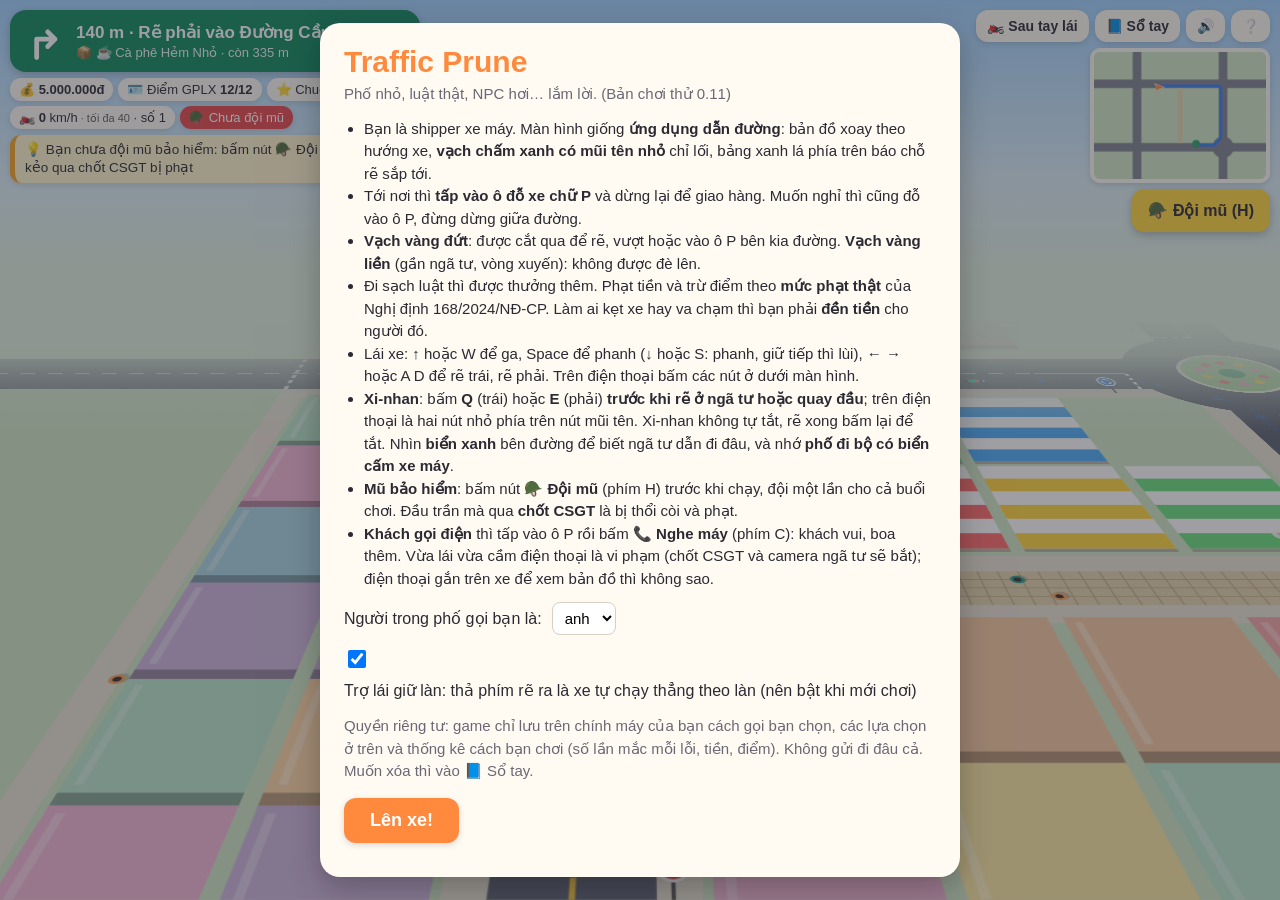
==== index.html @ 548056ff "Bản 0.11: mũ bảo hiểm, chốt CSGT và khách gọi điện - Mũ bảo hiểm: đội một lần cho cả buổi chơi (nút " ====
<!DOCTYPE html>
<html lang="vi">
<head>
<meta charset="utf-8">
<meta name="viewport" content="width=device-width,initial-scale=1,maximum-scale=1,user-scalable=no">
<title>Traffic Prune · bản chơi thử 0.11</title>
<link rel="icon" href="data:image/svg+xml,%3Csvg xmlns=%22http://www.w3.org/2000/svg%22 viewBox=%220 0 100 100%22%3E%3Ctext y=%22.9em%22 font-size=%2290%22%3E%F0%9F%9B%B5%3C/text%3E%3C/svg%3E">
<link rel="stylesheet" href="css/style.css">
</head>
<body>
<div id="stage"><canvas id="game"></canvas></div>
<div id="flash">📸 Camera phạt nguội đã ghi hình</div>

<div id="top">
  <div id="nav"><div id="navIcon"></div><div id="navTxt"><div id="navMain"></div><div id="navSub"></div></div></div>
  <div id="chips">
    <div class="chip" id="money"></div>
    <div class="chip" id="pts"></div>
    <div class="chip" id="streak"></div>
    <div class="chip" id="speed"></div>
    <div class="chip over" id="helmchip" style="display:none"></div>
    <div class="chip" id="callchip" style="display:none"></div>
    <div class="chip" id="sigchip" style="display:none"><b id="sigL">◀</b> <span class="lbl">xi-nhan</span> <b id="sigR">▶</b></div>
  </div>
  <div id="warn"></div>
  <div id="bubble"><b id="bubName"></b><span id="bubText"></span></div>
  <div id="law"></div>
</div>
<div id="right">
  <div id="topbtns">
    <button class="btn" id="viewBtn"></button>
    <button class="btn" id="bookBtn">📘<span class="lbl"> Sổ tay</span></button>
    <button class="btn" id="soundBtn">🔊</button>
    <button class="btn" id="helpBtn">❔</button>
  </div>
  <div id="soundPanel" class="chip">
    <label class="srow"><input type="checkbox" id="sndOn"> Bật âm thanh</label>
    <label class="srow">Loại xe <select id="sndBike"><option value="so">Xe số</option><option value="ga">Xe tay ga</option></select></label>
    <label class="srow">Tiếng động <input type="range" id="sndFx" min="0" max="1" step="0.05"></label>
    <label class="srow">Giọng chỉ đường <input type="range" id="sndVoice" min="0" max="1" step="0.05"></label>
    <label class="srow">Giọng NPC <input type="range" id="sndNpc" min="0" max="1" step="0.05"></label>
    <div class="fine" id="sndStatus"></div>
    <button class="btn" id="sndTest">▶ Nghe thử</button>
  </div>
  <canvas id="mini"></canvas>
  <div id="actions">
    <button class="btn act" id="helmBtn">🪖 Đội mũ <span class="key">(H)</span></button>
    <button class="btn act ring" id="callBtn" style="display:none">📞 Nghe máy <span class="key">(C)</span></button>
  </div>
</div>

<!-- Góc nhìn "sau tay lái": ghi đông và đồng hồ tốc độ, chỉ hiện khi chọn kiểu nhìn này -->
<div id="cockpit" aria-hidden="true">
  <svg viewBox="0 0 400 150" preserveAspectRatio="xMidYMax meet">
    <path d="M8 96 C70 70 130 62 200 62 C270 62 330 70 392 96" fill="none" stroke="#2b2a33" stroke-width="13" stroke-linecap="round"/>
    <path d="M8 96 C30 86 52 79 76 74" fill="none" stroke="#111" stroke-width="19" stroke-linecap="round"/>
    <path d="M392 96 C370 86 348 79 324 74" fill="none" stroke="#111" stroke-width="19" stroke-linecap="round"/>
    <path d="M150 150 L162 78 C175 66 225 66 238 78 L250 150 Z" fill="#ff8a3d" stroke="#c0703a" stroke-width="2"/>
    <circle cx="200" cy="74" r="45" fill="#23222b" stroke="#fffaf2" stroke-width="4"/>
    <path d="M168 99 A40 40 0 1 1 232 99" fill="none" stroke="#6b6875" stroke-width="3" stroke-linecap="round"/>
    <path d="M226 46 A40 40 0 0 1 232 99" fill="none" stroke="#e5484d" stroke-width="3" stroke-linecap="round"/>
    <g id="needle" transform="rotate(-128 200 74)"><path d="M200 74 L200 40" stroke="#ffb020" stroke-width="3.5" stroke-linecap="round"/></g>
    <circle cx="200" cy="74" r="4" fill="#fffaf2"/>
    <polygon id="sigCkL" points="124,56 146,44 146,68" fill="#ffae00" opacity="0"/>
    <polygon id="sigCkR" points="276,56 254,44 254,68" fill="#ffae00" opacity="0"/>
    <text id="ckSpeed" x="200" y="100" text-anchor="middle" font-size="19" font-weight="700" fill="#fffaf2" font-family="Segoe UI, Roboto, sans-serif">0</text>
    <text id="ckUnit" x="200" y="112" text-anchor="middle" font-size="8.5" fill="#bdbbc7" font-family="Segoe UI, Roboto, sans-serif">km/h</text>
  </svg>
</div>

<div id="controls">
  <div class="padcol">
    <div class="sigrow">
      <button class="sbtn" data-s="-1" aria-label="Xi-nhan trái">◀ xi-nhan</button>
      <button class="sbtn" data-s="1" aria-label="Xi-nhan phải">xi-nhan ▶</button>
    </div>
    <div class="steer">
      <button class="cbtn d-left" data-k="left" aria-label="Rẽ trái">◀</button>
      <button class="cbtn d-right" data-k="right" aria-label="Rẽ phải">▶</button>
    </div>
    <button class="cbtn d-down" data-k="down" aria-label="Phanh rồi lùi">▼</button>
  </div>
  <div class="pad">
    <button class="cbtn small" data-k="brake">PHANH</button>
    <button class="cbtn small" data-k="up">GA</button>
  </div>
</div>

<div class="overlay" id="start">
  <div class="card">
    <h1>Traffic Prune</h1>
    <p class="tag">Phố nhỏ, luật thật, NPC hơi… lắm lời. (Bản chơi thử 0.11)</p>
    <ul>
      <li>Bạn là shipper xe máy. Màn hình giống <b>ứng dụng dẫn đường</b>: bản đồ xoay theo hướng xe, <b>vạch chấm xanh có mũi tên nhỏ</b> chỉ lối, bảng xanh lá phía trên báo chỗ rẽ sắp tới.</li>
      <li>Tới nơi thì <b>tấp vào ô đỗ xe chữ P</b> và dừng lại để giao hàng. Muốn nghỉ thì cũng đỗ vào ô P, đừng dừng giữa đường.</li>
      <li><b>Vạch vàng đứt</b>: được cắt qua để rẽ, vượt hoặc vào ô P bên kia đường. <b>Vạch vàng liền</b> (gần ngã tư, vòng xuyến): không được đè lên.</li>
      <li>Đi sạch luật thì được thưởng thêm. Phạt tiền và trừ điểm theo <b>mức phạt thật</b> của Nghị định 168/2024/NĐ-CP. Làm ai kẹt xe hay va chạm thì bạn phải <b>đền tiền</b> cho người đó.</li>
      <li>Lái xe: ↑ hoặc W để ga, Space để phanh (↓ hoặc S: phanh, giữ tiếp thì lùi), ← → hoặc A D để rẽ trái, rẽ phải. Trên điện thoại bấm các nút ở dưới màn hình.</li>
      <li><b>Xi-nhan</b>: bấm <b>Q</b> (trái) hoặc <b>E</b> (phải) <b>trước khi rẽ ở ngã tư hoặc quay đầu</b>; trên điện thoại là hai nút nhỏ phía trên nút mũi tên. Xi-nhan không tự tắt, rẽ xong bấm lại để tắt. Nhìn <b>biển xanh</b> bên đường để biết ngã tư dẫn đi đâu, và nhớ <b>phố đi bộ có biển cấm xe máy</b>.</li>
      <li><b>Mũ bảo hiểm</b>: bấm nút <b>🪖 Đội mũ</b> (phím H) trước khi chạy, đội một lần cho cả buổi chơi. Đầu trần mà qua <b>chốt CSGT</b> là bị thổi còi và phạt.</li>
      <li><b>Khách gọi điện</b> thì tấp vào ô P rồi bấm <b>📞 Nghe máy</b> (phím C): khách vui, boa thêm. Vừa lái vừa cầm điện thoại là vi phạm (chốt CSGT và camera ngã tư sẽ bắt); điện thoại gắn trên xe để xem bản đồ thì không sao.</li>
    </ul>
    <div class="row">
      <label for="xungho">Người trong phố gọi bạn là:</label>
      <select id="xungho">
        <option value="anh">anh</option>
        <option value="chị">chị</option>
        <option value="bác">bác</option>
        <option value="bạn">bạn</option>
        <option value="ông">ông</option>
      </select>
    </div>
    <div class="row">
      <input type="checkbox" id="assist" checked>
      <label for="assist">Trợ lái giữ làn: thả phím rẽ ra là xe tự chạy thẳng theo làn (nên bật khi mới chơi)</label>
    </div>
    <p class="fine">Quyền riêng tư: game chỉ lưu trên chính máy của bạn cách gọi bạn chọn, các lựa chọn ở trên và thống kê cách bạn chơi (số lần mắc mỗi lỗi, tiền, điểm). Không gửi đi đâu cả. Muốn xóa thì vào 📘 Sổ tay.</p>
    <div class="row"><button class="btn primary" id="go">Lên xe!</button></div>
  </div>
</div>

<div class="overlay hidden" id="suspend">
  <div class="card" id="suspendCard"></div>
</div>

<div class="overlay hidden" id="book">
  <div class="card">
    <h2>📘 Sổ tay luật của bạn</h2>
    <div id="bookList"></div>
    <p class="fine">Mức phạt lấy theo Nghị định 168/2024/NĐ-CP (Điều 7, áp dụng cho xe mô tô, xe gắn máy), có hiệu lực từ 01/01/2025. Nghị định 238/2026/NĐ-CP sửa đổi một số điều của Nghị định 168, có hiệu lực từ 15/8/2026. Trước khi phát hành rộng, cần đối chiếu lại các mức này với văn bản gốc. Luật ngoài đời: giấy phép lái xe có 12 điểm và được phục hồi đủ 12 điểm nếu 12 tháng không bị trừ điểm. Bị trừ hết điểm thì không được lái xe; sau ít nhất 6 tháng mới được kiểm tra kiến thức pháp luật để phục hồi điểm (khoản 3 Điều 58 Luật Trật tự, an toàn giao thông đường bộ 2024). Trong game: cứ 5 chuyến sạch liên tiếp thì hồi 1 điểm.</p>
    <div class="row">
      <button class="btn primary" id="bookClose">Chạy tiếp</button>
      <button class="btn" id="resetBtn">Xóa dữ liệu và chơi lại từ đầu</button>
    </div>
  </div>
</div>

<!-- Thứ tự nạp quan trọng: dữ liệu trước, game.js sau cùng -->
<script src="js/luat.js"></script>
<script src="js/cau-thoai.js"></script>
<script src="js/ban-do.js"></script>
<script src="js/am-thanh.js"></script>
<script src="js/game.js"></script>
</body>
</html>
---- css/style.css ----
:root{
    --ink:#2b2a33; --paper:#fffaf2; --accent:#ff8a3d; --good:#2f9e6b; --bad:#e5484d; --nav:#0f8a5f;
    font-family: "Segoe UI", Roboto, "Helvetica Neue", Arial, sans-serif;
  }
  *{box-sizing:border-box}
  html,body{margin:0;height:100%;overflow:hidden;background:#cfe6c4;color:var(--ink);
    -webkit-user-select:none;user-select:none;touch-action:none}
  #stage{position:fixed;inset:0;overflow:hidden;background:linear-gradient(to bottom,#9fd0ff 0%,#d9ecf5 20%,#dfeede 30%,#dfeede 100%)}
  #game{position:absolute;display:block;transform-origin:50% 100%;will-change:transform}
  #top{position:fixed;left:10px;top:10px;width:min(410px,calc(100vw - 20px));display:flex;flex-direction:column;gap:6px;pointer-events:none;z-index:3}
  #nav{display:flex;gap:10px;align-items:center;background:var(--nav);color:#fff;border-radius:16px;padding:9px 12px;box-shadow:0 3px 10px rgba(0,0,0,.22)}
  #navIcon{flex:0 0 44px;height:44px}
  #navIcon svg{width:44px;height:44px;stroke:#fff;stroke-width:2.6;fill:none;stroke-linecap:round;stroke-linejoin:round}
  #navMain{font-size:17px;font-weight:700;line-height:1.25}
  #navSub{font-size:13px;opacity:.92;margin-top:2px;white-space:nowrap;overflow:hidden;text-overflow:ellipsis}
  #navTxt{min-width:0;flex:1}
  #chips{display:flex;flex-wrap:wrap;gap:5px}
  .chip{background:rgba(255,250,242,.95);border-radius:11px;padding:4px 9px;font-size:13px;box-shadow:0 2px 6px rgba(0,0,0,.12);white-space:nowrap}
  .chip b{font-weight:700}
  .chip .lim{font-size:11px;opacity:.75}
  .chip.near{background:#ffd666}
  .chip.over{background:#e5484d;color:#fff}
  #money.neg{color:var(--bad)}
  #warn{display:none;background:#fff3cd;border-left:5px solid #f5a623;border-radius:11px;padding:6px 10px;font-size:13.5px;line-height:1.35;box-shadow:0 2px 6px rgba(0,0,0,.12)}
  #bubble{display:none;background:var(--paper);border:2px solid var(--accent);border-radius:16px;padding:9px 13px;font-size:15px;line-height:1.4;box-shadow:0 4px 12px rgba(0,0,0,.2)}
  #bubName{display:block;color:#c4581c;font-size:13px;margin-bottom:2px}
  #law{display:none;background:rgba(255,250,242,.97);border-left:6px solid var(--bad);border-radius:14px;padding:9px 13px;font-size:13.5px;line-height:1.42;
    box-shadow:0 4px 14px rgba(0,0,0,.18)}
  #law.good{border-left-color:var(--good)}
  #law small{color:#6b6875}
  #right{position:fixed;right:10px;top:10px;display:flex;flex-direction:column;align-items:flex-end;gap:6px;z-index:3}
  #topbtns{display:flex;gap:6px}
  .btn{border:0;border-radius:12px;background:var(--paper);padding:8px 11px;font-size:14px;font-weight:600;color:var(--ink);
    box-shadow:0 2px 6px rgba(0,0,0,.15);cursor:pointer}
  .btn.primary{background:var(--accent);color:#fff;font-size:18px;padding:12px 26px}
  #actions{display:flex;flex-direction:column;align-items:flex-end;gap:6px;pointer-events:auto}
  .btn.act{font-size:16px;padding:12px 16px;background:#ffd43b;color:#2b2a33;box-shadow:0 3px 10px rgba(0,0,0,.25)}
  .btn.act.ring{background:#2f9e6b;color:#fff;animation:ringpulse 1s infinite}
  @keyframes ringpulse{0%,100%{transform:scale(1)}50%{transform:scale(1.07)}}
  body.touch .key{display:none}
  #mini{width:180px;height:135px;border-radius:10px;border:4px solid rgba(255,250,242,.92);box-shadow:0 2px 6px rgba(0,0,0,.15);pointer-events:none}
  #flash{position:fixed;inset:0;background:rgba(255,255,255,.85);display:flex;align-items:flex-start;justify-content:center;padding-top:30vh;
    font-size:22px;font-weight:700;color:var(--bad);opacity:0;pointer-events:none;z-index:4}
  #cockpit{position:fixed;left:50%;bottom:0;width:min(560px,100vw);transform:translateX(-50%);display:none;pointer-events:none;z-index:2}
  #cockpit svg{display:block;width:100%;height:auto}
  body.bike #cockpit{display:block}
  /* trên điện thoại ghi đông nằm phía trên hàng nút; thân xe kéo dài xuống mép dưới màn hình */
  body.bike.touch #cockpit::after{content:'';display:block;height:92px;width:25%;margin:0 auto;background:#ff8a3d;border-left:2px solid #c0703a;border-right:2px solid #c0703a;box-sizing:border-box}
  #controls{position:fixed;left:0;right:0;bottom:0;height:200px;display:none;justify-content:space-between;align-items:flex-end;padding:0 14px 16px;pointer-events:none;z-index:3}
  body.touch #controls{display:flex}
  .pad{display:flex;gap:12px;pointer-events:auto}
  .cbtn{width:78px;height:78px;border-radius:50%;border:0;background:rgba(255,250,242,.88);font-size:28px;font-weight:700;color:var(--ink);
    box-shadow:0 3px 8px rgba(0,0,0,.2);touch-action:none}
  .cbtn.on{background:var(--accent);color:#fff}
  .cbtn.small{font-size:15px}
  .padcol{display:flex;flex-direction:column;gap:8px;align-items:stretch;pointer-events:none}
  .sigrow{display:flex;justify-content:space-between;gap:10px;pointer-events:auto}
  .sbtn{flex:1;height:38px;border-radius:19px;border:0;background:rgba(255,236,179,.92);color:#8a5a00;font-size:13px;font-weight:700;
    box-shadow:0 3px 8px rgba(0,0,0,.2);touch-action:none;padding:0 8px;white-space:nowrap}
  .sbtn:active{background:#ffae00;color:#fff}
  #sigchip b{color:#e08a00;font-size:15px;transition:opacity .05s}
  /* hai nút rẽ to, cạnh nhau; nút lùi nhỏ hơn nằm giữa bên dưới */
  .steer{display:flex;gap:10px;pointer-events:auto;touch-action:none}
  .steer .cbtn{width:76px;height:76px;font-size:28px}
  .padcol .d-down{align-self:center;width:56px;height:56px;font-size:22px;pointer-events:auto}
  @media (min-width:1000px){
    #bubble{position:fixed;top:12px;left:440px;right:210px;margin:0 auto;max-width:470px}
    #law{position:fixed;left:10px;bottom:10px;width:400px}
  }
  @media (max-width:999px){
    #right{top:82px}
    #mini{display:none}
    #chips{max-width:calc(100% - 150px)}
    .btn{padding:6px 9px;font-size:13px}
  }
  @media (max-width:600px){ .cbtn{width:70px;height:70px} .steer .cbtn{width:72px;height:72px} .padcol .d-down{width:56px;height:56px} #navMain{font-size:15.5px} #law{font-size:12.5px} .lbl{display:none} #chips{max-width:calc(100% - 185px)} }
  /* điện thoại cầm ngang: màn hình thấp nên bỏ chữ nhãn trên các ô thông tin cho gọn, khỏi đè lên nút điều khiển */
  @media (max-height:450px){ .lbl{display:none} #chips{max-width:calc(100% - 185px)} }
  .overlay{position:fixed;inset:0;background:rgba(43,42,51,.45);display:flex;align-items:center;justify-content:center;padding:14px;z-index:10}
  .overlay.hidden{display:none}
  .card{background:var(--paper);border-radius:20px;max-width:640px;width:100%;max-height:calc(100vh - 28px);overflow:auto;padding:22px 24px;box-shadow:0 10px 30px rgba(0,0,0,.25);
    -webkit-user-select:text;user-select:text}
  .card h1{margin:0 0 4px;font-size:30px;color:var(--accent)}
  .card h2{margin:0 0 10px;font-size:22px}
  .card p,.card li{font-size:15px;line-height:1.5}
  .card ul{padding-left:20px;margin:8px 0}
  .tag{color:#6b6875;margin:0 0 12px}
  .row{display:flex;gap:10px;align-items:center;flex-wrap:wrap;margin:12px 0}
  select{font-size:15px;padding:6px 8px;border-radius:8px;border:1px solid #d6cfc2;background:#fff}
  input[type=checkbox]{width:18px;height:18px}
  .lawitem{border:1px solid #eadfcd;border-radius:12px;padding:10px 12px;margin:8px 0;font-size:14px;line-height:1.45}
  .lawitem .cnt{float:right;font-weight:700}
  .lawitem .cnt.z{color:var(--good)}
  .lawitem .cnt.nz{color:var(--bad)}
  .fine{color:#6b6875;font-size:12.5px}
  #soundPanel{display:none;flex-direction:column;gap:8px;width:250px;white-space:normal;padding:10px 12px;font-size:14px}
  #soundPanel.open{display:flex}
  .srow{display:flex;align-items:center;justify-content:space-between;gap:8px}
  .srow input[type=range]{width:120px}
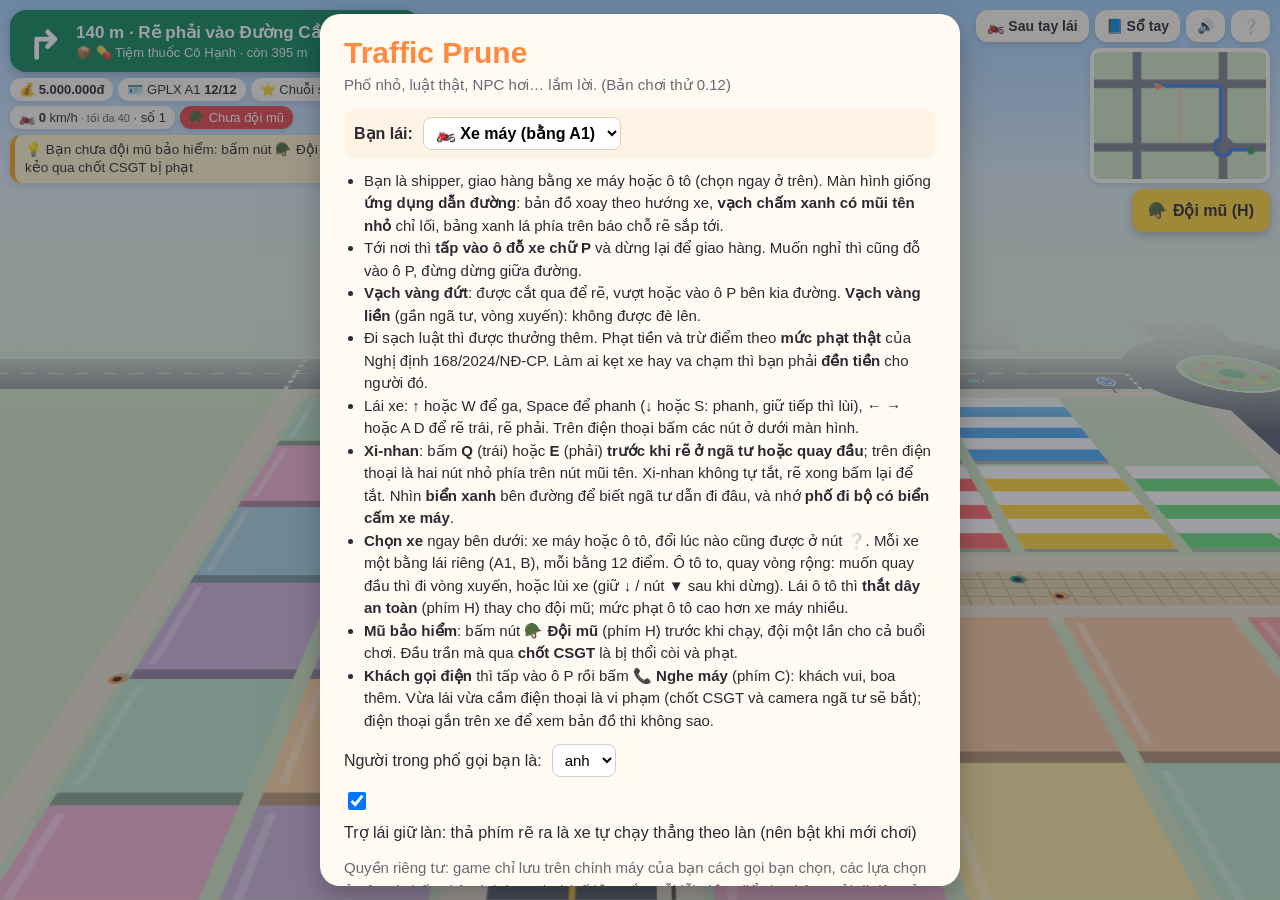
==== commit 12f46af4: "Bản 0.12: chế độ lái ô tô - Chọn xe ở màn hình đầu (xe máy / ô tô), đổi lúc nào cũng được ở nút ❔ - " ====
--- a/index.html
+++ b/index.html
@@ -3,7 +3,7 @@
 <head>
 <meta charset="utf-8">
 <meta name="viewport" content="width=device-width,initial-scale=1,maximum-scale=1,user-scalable=no">
-<title>Traffic Prune · bản chơi thử 0.11</title>
+<title>Traffic Prune · bản chơi thử 0.12</title>
 <link rel="icon" href="data:image/svg+xml,%3Csvg xmlns=%22http://www.w3.org/2000/svg%22 viewBox=%220 0 100 100%22%3E%3Ctext y=%22.9em%22 font-size=%2290%22%3E%F0%9F%9B%B5%3C/text%3E%3C/svg%3E">
 <link rel="stylesheet" href="css/style.css">
 </head>
@@ -89,14 +89,22 @@
 <div class="overlay" id="start">
   <div class="card">
     <h1>Traffic Prune</h1>
-    <p class="tag">Phố nhỏ, luật thật, NPC hơi… lắm lời. (Bản chơi thử 0.11)</p>
+    <p class="tag">Phố nhỏ, luật thật, NPC hơi… lắm lời. (Bản chơi thử 0.12)</p>
+    <div class="row" id="vehRow">
+      <label for="veh">Bạn lái:</label>
+      <select id="veh">
+        <option value="bike">🏍️ Xe máy (bằng A1)</option>
+        <option value="car">🚗 Ô tô (bằng B)</option>
+      </select>
+    </div>
     <ul>
-      <li>Bạn là shipper xe máy. Màn hình giống <b>ứng dụng dẫn đường</b>: bản đồ xoay theo hướng xe, <b>vạch chấm xanh có mũi tên nhỏ</b> chỉ lối, bảng xanh lá phía trên báo chỗ rẽ sắp tới.</li>
+      <li>Bạn là shipper, giao hàng bằng xe máy hoặc ô tô (chọn ngay ở trên). Màn hình giống <b>ứng dụng dẫn đường</b>: bản đồ xoay theo hướng xe, <b>vạch chấm xanh có mũi tên nhỏ</b> chỉ lối, bảng xanh lá phía trên báo chỗ rẽ sắp tới.</li>
       <li>Tới nơi thì <b>tấp vào ô đỗ xe chữ P</b> và dừng lại để giao hàng. Muốn nghỉ thì cũng đỗ vào ô P, đừng dừng giữa đường.</li>
       <li><b>Vạch vàng đứt</b>: được cắt qua để rẽ, vượt hoặc vào ô P bên kia đường. <b>Vạch vàng liền</b> (gần ngã tư, vòng xuyến): không được đè lên.</li>
       <li>Đi sạch luật thì được thưởng thêm. Phạt tiền và trừ điểm theo <b>mức phạt thật</b> của Nghị định 168/2024/NĐ-CP. Làm ai kẹt xe hay va chạm thì bạn phải <b>đền tiền</b> cho người đó.</li>
       <li>Lái xe: ↑ hoặc W để ga, Space để phanh (↓ hoặc S: phanh, giữ tiếp thì lùi), ← → hoặc A D để rẽ trái, rẽ phải. Trên điện thoại bấm các nút ở dưới màn hình.</li>
       <li><b>Xi-nhan</b>: bấm <b>Q</b> (trái) hoặc <b>E</b> (phải) <b>trước khi rẽ ở ngã tư hoặc quay đầu</b>; trên điện thoại là hai nút nhỏ phía trên nút mũi tên. Xi-nhan không tự tắt, rẽ xong bấm lại để tắt. Nhìn <b>biển xanh</b> bên đường để biết ngã tư dẫn đi đâu, và nhớ <b>phố đi bộ có biển cấm xe máy</b>.</li>
+      <li><b>Chọn xe</b> ngay bên dưới: xe máy hoặc ô tô, đổi lúc nào cũng được ở nút ❔. Mỗi xe một bằng lái riêng (A1, B), mỗi bằng 12 điểm. Ô tô to, quay vòng rộng: muốn quay đầu thì đi vòng xuyến, hoặc lùi xe (giữ ↓ / nút ▼ sau khi dừng). Lái ô tô thì <b>thắt dây an toàn</b> (phím H) thay cho đội mũ; mức phạt ô tô cao hơn xe máy nhiều.</li>
       <li><b>Mũ bảo hiểm</b>: bấm nút <b>🪖 Đội mũ</b> (phím H) trước khi chạy, đội một lần cho cả buổi chơi. Đầu trần mà qua <b>chốt CSGT</b> là bị thổi còi và phạt.</li>
       <li><b>Khách gọi điện</b> thì tấp vào ô P rồi bấm <b>📞 Nghe máy</b> (phím C): khách vui, boa thêm. Vừa lái vừa cầm điện thoại là vi phạm (chốt CSGT và camera ngã tư sẽ bắt); điện thoại gắn trên xe để xem bản đồ thì không sao.</li>
     </ul>
--- a/css/style.css
+++ b/css/style.css
@@ -44,6 +44,9 @@
   #cockpit{position:fixed;left:50%;bottom:0;width:min(560px,100vw);transform:translateX(-50%);display:none;pointer-events:none;z-index:2}
   #cockpit svg{display:block;width:100%;height:auto}
   body.bike #cockpit{display:block}
+  body.car #cockpit{display:none}
+  #vehRow{background:#fff3e6;border-radius:12px;padding:8px 10px;font-weight:600}
+  #vehRow select{font-size:16px;font-weight:600}   /* ô tô: bản 0.12.1 mới có vô lăng */
   /* trên điện thoại ghi đông nằm phía trên hàng nút; thân xe kéo dài xuống mép dưới màn hình */
   body.bike.touch #cockpit::after{content:'';display:block;height:92px;width:25%;margin:0 auto;background:#ff8a3d;border-left:2px solid #c0703a;border-right:2px solid #c0703a;box-sizing:border-box}
   #controls{position:fixed;left:0;right:0;bottom:0;height:200px;display:none;justify-content:space-between;align-items:flex-end;padding:0 14px 16px;pointer-events:none;z-index:3}
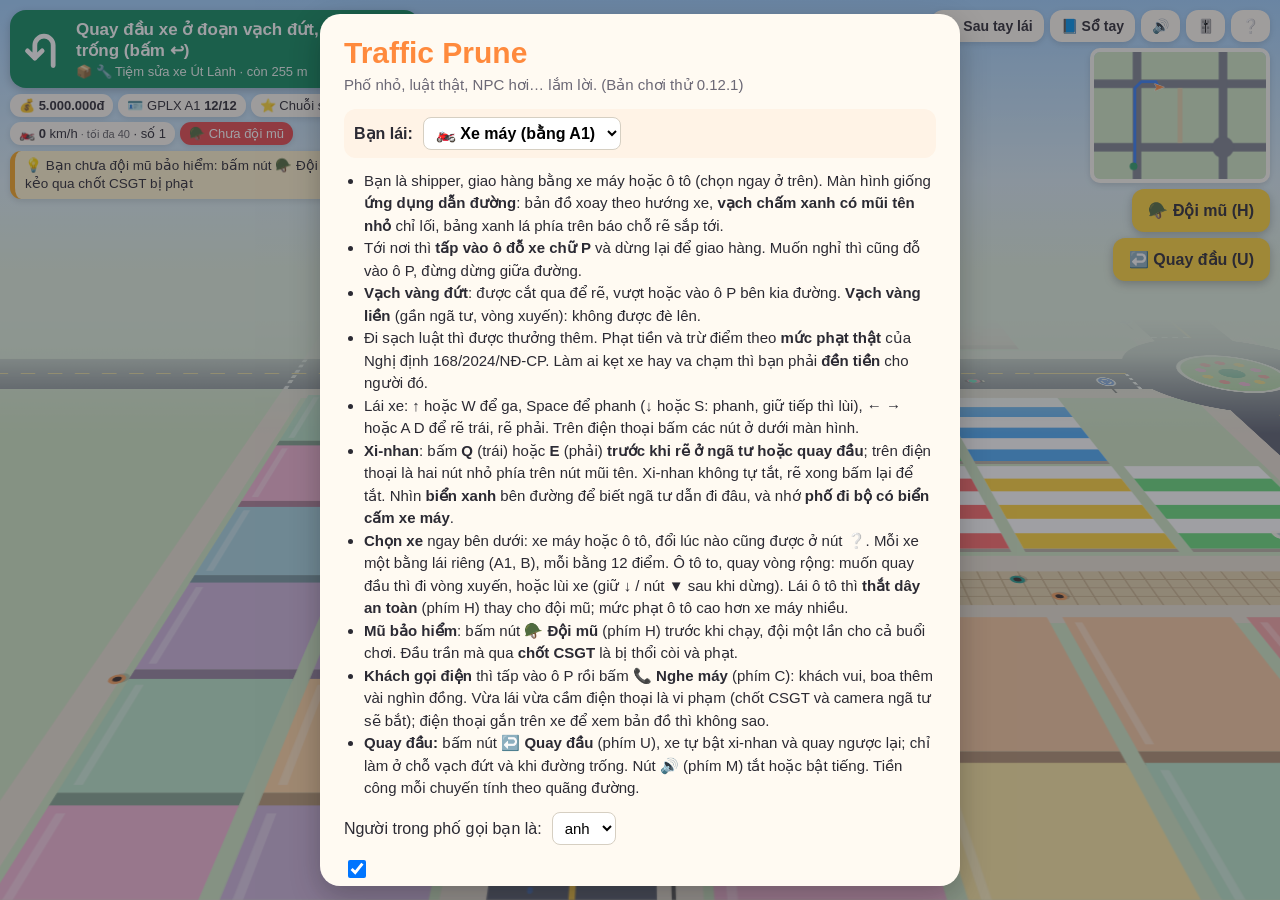
==== commit d52ed432: "Bản 0.12.1: nút tắt tiếng, biển chỉ đường nhỏ, bảng phạt gọn trên điện thoại, quay đầu tự động, cước" ====
--- a/index.html
+++ b/index.html
@@ -3,7 +3,7 @@
 <head>
 <meta charset="utf-8">
 <meta name="viewport" content="width=device-width,initial-scale=1,maximum-scale=1,user-scalable=no">
-<title>Traffic Prune · bản chơi thử 0.12</title>
+<title>Traffic Prune · bản chơi thử 0.12.1</title>
 <link rel="icon" href="data:image/svg+xml,%3Csvg xmlns=%22http://www.w3.org/2000/svg%22 viewBox=%220 0 100 100%22%3E%3Ctext y=%22.9em%22 font-size=%2290%22%3E%F0%9F%9B%B5%3C/text%3E%3C/svg%3E">
 <link rel="stylesheet" href="css/style.css">
 </head>
@@ -30,7 +30,8 @@
   <div id="topbtns">
     <button class="btn" id="viewBtn"></button>
     <button class="btn" id="bookBtn">📘<span class="lbl"> Sổ tay</span></button>
-    <button class="btn" id="soundBtn">🔊</button>
+    <button class="btn" id="muteBtn" aria-label="Bật hoặc tắt âm thanh">🔊</button>
+    <button class="btn" id="soundBtn" aria-label="Cài đặt âm thanh">🎚️</button>
     <button class="btn" id="helpBtn">❔</button>
   </div>
   <div id="soundPanel" class="chip">
@@ -45,6 +46,7 @@
   <canvas id="mini"></canvas>
   <div id="actions">
     <button class="btn act" id="helmBtn">🪖 Đội mũ <span class="key">(H)</span></button>
+    <button class="btn act" id="utBtn"><span id="utTxt">↩️ Quay đầu</span> <span class="key">(U)</span></button>
     <button class="btn act ring" id="callBtn" style="display:none">📞 Nghe máy <span class="key">(C)</span></button>
   </div>
 </div>
@@ -89,7 +91,7 @@
 <div class="overlay" id="start">
   <div class="card">
     <h1>Traffic Prune</h1>
-    <p class="tag">Phố nhỏ, luật thật, NPC hơi… lắm lời. (Bản chơi thử 0.12)</p>
+    <p class="tag">Phố nhỏ, luật thật, NPC hơi… lắm lời. (Bản chơi thử 0.12.1)</p>
     <div class="row" id="vehRow">
       <label for="veh">Bạn lái:</label>
       <select id="veh">
@@ -106,7 +108,8 @@
       <li><b>Xi-nhan</b>: bấm <b>Q</b> (trái) hoặc <b>E</b> (phải) <b>trước khi rẽ ở ngã tư hoặc quay đầu</b>; trên điện thoại là hai nút nhỏ phía trên nút mũi tên. Xi-nhan không tự tắt, rẽ xong bấm lại để tắt. Nhìn <b>biển xanh</b> bên đường để biết ngã tư dẫn đi đâu, và nhớ <b>phố đi bộ có biển cấm xe máy</b>.</li>
       <li><b>Chọn xe</b> ngay bên dưới: xe máy hoặc ô tô, đổi lúc nào cũng được ở nút ❔. Mỗi xe một bằng lái riêng (A1, B), mỗi bằng 12 điểm. Ô tô to, quay vòng rộng: muốn quay đầu thì đi vòng xuyến, hoặc lùi xe (giữ ↓ / nút ▼ sau khi dừng). Lái ô tô thì <b>thắt dây an toàn</b> (phím H) thay cho đội mũ; mức phạt ô tô cao hơn xe máy nhiều.</li>
       <li><b>Mũ bảo hiểm</b>: bấm nút <b>🪖 Đội mũ</b> (phím H) trước khi chạy, đội một lần cho cả buổi chơi. Đầu trần mà qua <b>chốt CSGT</b> là bị thổi còi và phạt.</li>
-      <li><b>Khách gọi điện</b> thì tấp vào ô P rồi bấm <b>📞 Nghe máy</b> (phím C): khách vui, boa thêm. Vừa lái vừa cầm điện thoại là vi phạm (chốt CSGT và camera ngã tư sẽ bắt); điện thoại gắn trên xe để xem bản đồ thì không sao.</li>
+      <li><b>Khách gọi điện</b> thì tấp vào ô P rồi bấm <b>📞 Nghe máy</b> (phím C): khách vui, boa thêm vài nghìn đồng. Vừa lái vừa cầm điện thoại là vi phạm (chốt CSGT và camera ngã tư sẽ bắt); điện thoại gắn trên xe để xem bản đồ thì không sao.</li>
+      <li><b>Quay đầu:</b> bấm nút <b>↩️ Quay đầu</b> (phím U), xe tự bật xi-nhan và quay ngược lại; chỉ làm ở chỗ vạch đứt và khi đường trống. Nút <b>🔊</b> (phím M) tắt hoặc bật tiếng. Tiền công mỗi chuyến tính theo quãng đường.</li>
     </ul>
     <div class="row">
       <label for="xungho">Người trong phố gọi bạn là:</label>
--- a/css/style.css
+++ b/css/style.css
@@ -27,6 +27,8 @@
   #law{display:none;background:rgba(255,250,242,.97);border-left:6px solid var(--bad);border-radius:14px;padding:9px 13px;font-size:13.5px;line-height:1.42;
     box-shadow:0 4px 14px rgba(0,0,0,.18)}
   #law.good{border-left-color:var(--good)}
+  #law .lawx{display:none}
+  #law{pointer-events:auto}
   #law small{color:#6b6875}
   #right{position:fixed;right:10px;top:10px;display:flex;flex-direction:column;align-items:flex-end;gap:6px;z-index:3}
   #topbtns{display:flex;gap:6px}
@@ -76,6 +78,12 @@
     #chips{max-width:calc(100% - 150px)}
     .btn{padding:6px 9px;font-size:13px}
   }
+  /* điện thoại: bảng phạt chỉ chiếm vài dòng, chạm vào là ẩn; chi tiết xem ở 📘 Sổ tay */
+  @media (max-width:999px){
+    #law{padding:6px 10px;font-size:12px;line-height:1.3;background:rgba(255,250,242,.9)}
+    #law .lawin{display:-webkit-box;-webkit-box-orient:vertical;-webkit-line-clamp:3;overflow:hidden}
+    #law .lawx{display:block;font-size:10px;color:#8b8896;text-align:right;margin-top:1px}
+  }
   @media (max-width:600px){ .cbtn{width:70px;height:70px} .steer .cbtn{width:72px;height:72px} .padcol .d-down{width:56px;height:56px} #navMain{font-size:15.5px} #law{font-size:12.5px} .lbl{display:none} #chips{max-width:calc(100% - 185px)} }
   /* điện thoại cầm ngang: màn hình thấp nên bỏ chữ nhãn trên các ô thông tin cho gọn, khỏi đè lên nút điều khiển */
   @media (max-height:450px){ .lbl{display:none} #chips{max-width:calc(100% - 185px)} }
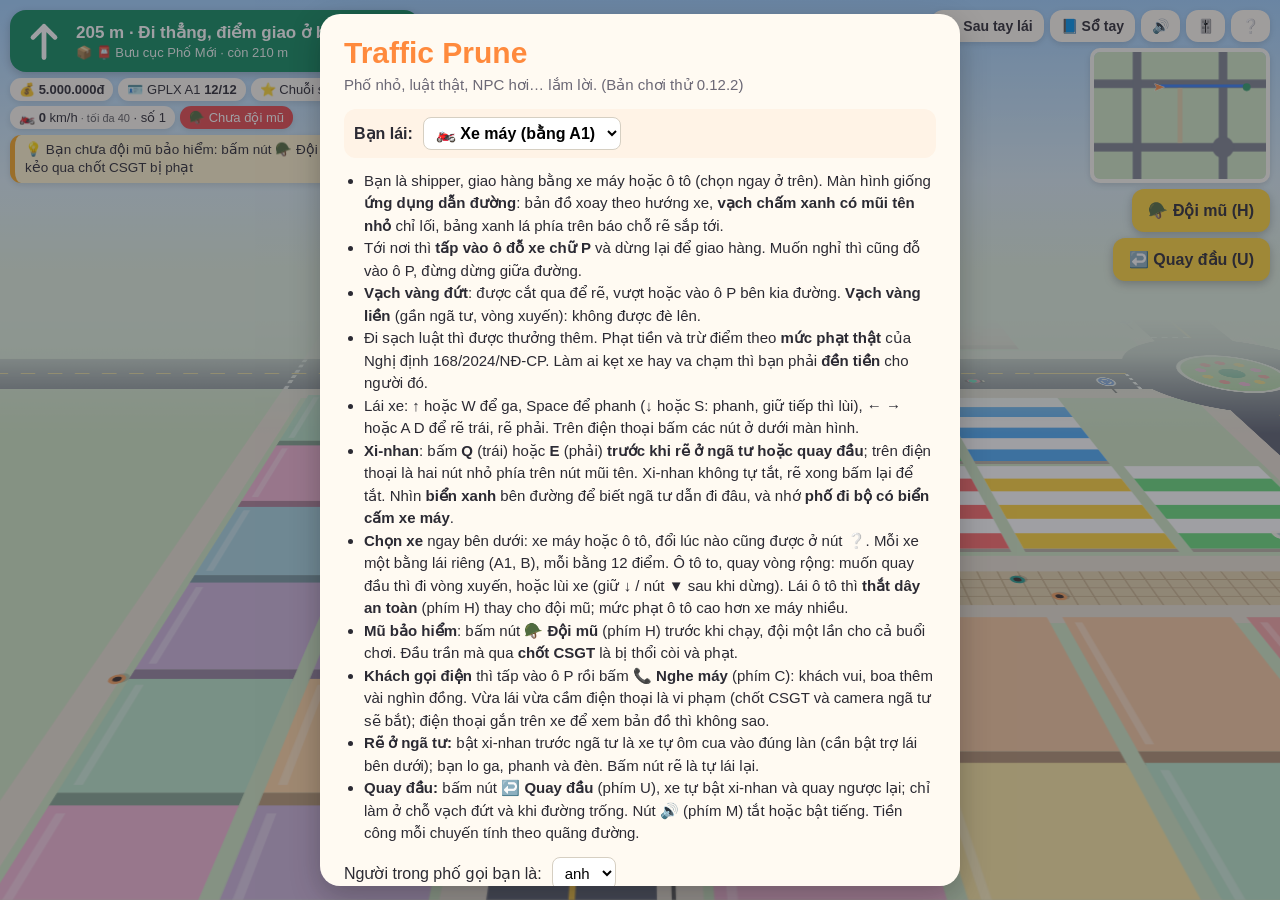
==== commit 27c70c25: "Bản 0.12.2: trợ lái ôm cua ở ngã tư, ô tô không kẹt ở đảo vòng xuyến, nút rẽ cảm ứng không kẹt Co-Au" ====
--- a/index.html
+++ b/index.html
@@ -3,7 +3,7 @@
 <head>
 <meta charset="utf-8">
 <meta name="viewport" content="width=device-width,initial-scale=1,maximum-scale=1,user-scalable=no">
-<title>Traffic Prune · bản chơi thử 0.12.1</title>
+<title>Traffic Prune · bản chơi thử 0.12.2</title>
 <link rel="icon" href="data:image/svg+xml,%3Csvg xmlns=%22http://www.w3.org/2000/svg%22 viewBox=%220 0 100 100%22%3E%3Ctext y=%22.9em%22 font-size=%2290%22%3E%F0%9F%9B%B5%3C/text%3E%3C/svg%3E">
 <link rel="stylesheet" href="css/style.css">
 </head>
@@ -91,7 +91,7 @@
 <div class="overlay" id="start">
   <div class="card">
     <h1>Traffic Prune</h1>
-    <p class="tag">Phố nhỏ, luật thật, NPC hơi… lắm lời. (Bản chơi thử 0.12.1)</p>
+    <p class="tag">Phố nhỏ, luật thật, NPC hơi… lắm lời. (Bản chơi thử 0.12.2)</p>
     <div class="row" id="vehRow">
       <label for="veh">Bạn lái:</label>
       <select id="veh">
@@ -109,6 +109,7 @@
       <li><b>Chọn xe</b> ngay bên dưới: xe máy hoặc ô tô, đổi lúc nào cũng được ở nút ❔. Mỗi xe một bằng lái riêng (A1, B), mỗi bằng 12 điểm. Ô tô to, quay vòng rộng: muốn quay đầu thì đi vòng xuyến, hoặc lùi xe (giữ ↓ / nút ▼ sau khi dừng). Lái ô tô thì <b>thắt dây an toàn</b> (phím H) thay cho đội mũ; mức phạt ô tô cao hơn xe máy nhiều.</li>
       <li><b>Mũ bảo hiểm</b>: bấm nút <b>🪖 Đội mũ</b> (phím H) trước khi chạy, đội một lần cho cả buổi chơi. Đầu trần mà qua <b>chốt CSGT</b> là bị thổi còi và phạt.</li>
       <li><b>Khách gọi điện</b> thì tấp vào ô P rồi bấm <b>📞 Nghe máy</b> (phím C): khách vui, boa thêm vài nghìn đồng. Vừa lái vừa cầm điện thoại là vi phạm (chốt CSGT và camera ngã tư sẽ bắt); điện thoại gắn trên xe để xem bản đồ thì không sao.</li>
+      <li><b>Rẽ ở ngã tư:</b> bật xi-nhan trước ngã tư là xe tự ôm cua vào đúng làn (cần bật trợ lái bên dưới); bạn lo ga, phanh và đèn. Bấm nút rẽ là tự lái lại.</li>
       <li><b>Quay đầu:</b> bấm nút <b>↩️ Quay đầu</b> (phím U), xe tự bật xi-nhan và quay ngược lại; chỉ làm ở chỗ vạch đứt và khi đường trống. Nút <b>🔊</b> (phím M) tắt hoặc bật tiếng. Tiền công mỗi chuyến tính theo quãng đường.</li>
     </ul>
     <div class="row">
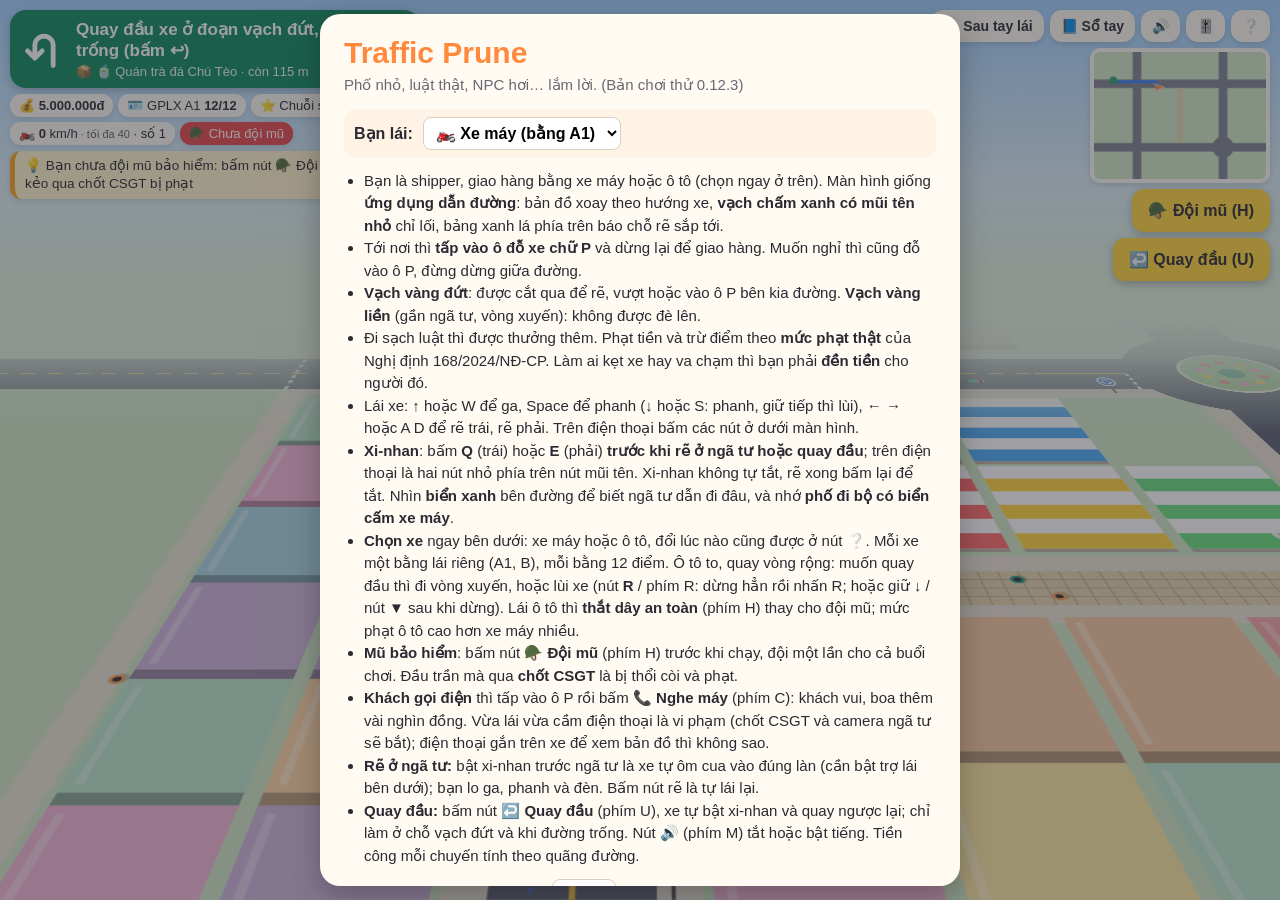
==== commit 8ac1f5e4: "Bản 0.12.3: vô lăng và đồng hồ ô tô, tiếng máy ô tô riêng, nút số lùi R Co-Authored-By: Claude Sonne" ====
--- a/index.html
+++ b/index.html
@@ -3,7 +3,7 @@
 <head>
 <meta charset="utf-8">
 <meta name="viewport" content="width=device-width,initial-scale=1,maximum-scale=1,user-scalable=no">
-<title>Traffic Prune · bản chơi thử 0.12.2</title>
+<title>Traffic Prune · bản chơi thử 0.12.3</title>
 <link rel="icon" href="data:image/svg+xml,%3Csvg xmlns=%22http://www.w3.org/2000/svg%22 viewBox=%220 0 100 100%22%3E%3Ctext y=%22.9em%22 font-size=%2290%22%3E%F0%9F%9B%B5%3C/text%3E%3C/svg%3E">
 <link rel="stylesheet" href="css/style.css">
 </head>
@@ -70,6 +70,30 @@
   </svg>
 </div>
 
+
+<!-- Góc nhìn "sau vô lăng" của ô tô (bản 0.12.3): bảng đồng hồ, vô lăng xoay theo hướng lái, đèn xi-nhan, chữ số D/R/P -->
+<div id="cockpitCar" aria-hidden="true">
+  <svg viewBox="0 0 400 215" preserveAspectRatio="xMidYMax meet">
+    <path d="M0 215 L0 154 C80 142 140 139 200 139 C260 139 320 142 400 154 L400 215 Z" fill="#26252d"/>
+    <circle cx="200" cy="112" r="36" fill="#1b1a21" stroke="#fffaf2" stroke-width="3.5"/>
+    <path d="M176.4 130.5 A30 30 0 1 1 223.6 130.5" fill="none" stroke="#6b6875" stroke-width="3" stroke-linecap="round"/>
+    <path d="M227 98.9 A30 30 0 0 1 223.6 130.5" fill="none" stroke="#e5484d" stroke-width="3" stroke-linecap="round"/>
+    <g id="needleCar" transform="rotate(-128 200 112)"><path d="M200 98 L200 83" stroke="#ffb020" stroke-width="3.5" stroke-linecap="round"/></g>
+    <text id="ckSpeedCar" x="200" y="119" text-anchor="middle" font-size="18" font-weight="700" fill="#fffaf2" font-family="Segoe UI, Roboto, sans-serif">0</text>
+    <text x="200" y="130" text-anchor="middle" font-size="7" fill="#bdbbc7" font-family="Segoe UI, Roboto, sans-serif">km/h</text>
+    <polygon id="sigCkLCar" points="130,112 152,100 152,124" fill="#ffae00" opacity="0"/>
+    <polygon id="sigCkRCar" points="270,112 248,100 248,124" fill="#ffae00" opacity="0"/>
+    <text id="gearCar" x="306" y="122" text-anchor="middle" font-size="26" font-weight="800" fill="#7ee0a1" font-family="Segoe UI, Roboto, sans-serif">P</text>
+    <g id="wheelCar" transform="rotate(0 200 192)">
+      <circle cx="200" cy="192" r="50" fill="none" stroke="#111" stroke-width="12"/>
+      <circle cx="200" cy="192" r="50" fill="none" stroke="#3a3944" stroke-width="3"/>
+      <path d="M152 192 L248 192 M200 192 L200 242" stroke="#111" stroke-width="9" stroke-linecap="round"/>
+      <circle cx="200" cy="192" r="14" fill="#2f2e38" stroke="#6b6875" stroke-width="2"/>
+      <rect x="196" y="139" width="8" height="12" rx="2" fill="#ff8a3d"/>
+    </g>
+  </svg>
+</div>
+
 <div id="controls">
   <div class="padcol">
     <div class="sigrow">
@@ -80,7 +104,10 @@
       <button class="cbtn d-left" data-k="left" aria-label="Rẽ trái">◀</button>
       <button class="cbtn d-right" data-k="right" aria-label="Rẽ phải">▶</button>
     </div>
-    <button class="cbtn d-down" data-k="down" aria-label="Phanh rồi lùi">▼</button>
+    <div class="downrow">
+      <button class="cbtn d-down" data-k="down" aria-label="Phanh rồi lùi">▼</button>
+      <button class="cbtn d-rev" data-k="rev" aria-label="Số lùi (chỉ lùi khi xe đã dừng)">R</button>
+    </div>
   </div>
   <div class="pad">
     <button class="cbtn small" data-k="brake">PHANH</button>
@@ -91,7 +118,7 @@
 <div class="overlay" id="start">
   <div class="card">
     <h1>Traffic Prune</h1>
-    <p class="tag">Phố nhỏ, luật thật, NPC hơi… lắm lời. (Bản chơi thử 0.12.2)</p>
+    <p class="tag">Phố nhỏ, luật thật, NPC hơi… lắm lời. (Bản chơi thử 0.12.3)</p>
     <div class="row" id="vehRow">
       <label for="veh">Bạn lái:</label>
       <select id="veh">
@@ -106,7 +133,7 @@
       <li>Đi sạch luật thì được thưởng thêm. Phạt tiền và trừ điểm theo <b>mức phạt thật</b> của Nghị định 168/2024/NĐ-CP. Làm ai kẹt xe hay va chạm thì bạn phải <b>đền tiền</b> cho người đó.</li>
       <li>Lái xe: ↑ hoặc W để ga, Space để phanh (↓ hoặc S: phanh, giữ tiếp thì lùi), ← → hoặc A D để rẽ trái, rẽ phải. Trên điện thoại bấm các nút ở dưới màn hình.</li>
       <li><b>Xi-nhan</b>: bấm <b>Q</b> (trái) hoặc <b>E</b> (phải) <b>trước khi rẽ ở ngã tư hoặc quay đầu</b>; trên điện thoại là hai nút nhỏ phía trên nút mũi tên. Xi-nhan không tự tắt, rẽ xong bấm lại để tắt. Nhìn <b>biển xanh</b> bên đường để biết ngã tư dẫn đi đâu, và nhớ <b>phố đi bộ có biển cấm xe máy</b>.</li>
-      <li><b>Chọn xe</b> ngay bên dưới: xe máy hoặc ô tô, đổi lúc nào cũng được ở nút ❔. Mỗi xe một bằng lái riêng (A1, B), mỗi bằng 12 điểm. Ô tô to, quay vòng rộng: muốn quay đầu thì đi vòng xuyến, hoặc lùi xe (giữ ↓ / nút ▼ sau khi dừng). Lái ô tô thì <b>thắt dây an toàn</b> (phím H) thay cho đội mũ; mức phạt ô tô cao hơn xe máy nhiều.</li>
+      <li><b>Chọn xe</b> ngay bên dưới: xe máy hoặc ô tô, đổi lúc nào cũng được ở nút ❔. Mỗi xe một bằng lái riêng (A1, B), mỗi bằng 12 điểm. Ô tô to, quay vòng rộng: muốn quay đầu thì đi vòng xuyến, hoặc lùi xe (nút <b>R</b> / phím R: dừng hẳn rồi nhấn R; hoặc giữ ↓ / nút ▼ sau khi dừng). Lái ô tô thì <b>thắt dây an toàn</b> (phím H) thay cho đội mũ; mức phạt ô tô cao hơn xe máy nhiều.</li>
       <li><b>Mũ bảo hiểm</b>: bấm nút <b>🪖 Đội mũ</b> (phím H) trước khi chạy, đội một lần cho cả buổi chơi. Đầu trần mà qua <b>chốt CSGT</b> là bị thổi còi và phạt.</li>
       <li><b>Khách gọi điện</b> thì tấp vào ô P rồi bấm <b>📞 Nghe máy</b> (phím C): khách vui, boa thêm vài nghìn đồng. Vừa lái vừa cầm điện thoại là vi phạm (chốt CSGT và camera ngã tư sẽ bắt); điện thoại gắn trên xe để xem bản đồ thì không sao.</li>
       <li><b>Rẽ ở ngã tư:</b> bật xi-nhan trước ngã tư là xe tự ôm cua vào đúng làn (cần bật trợ lái bên dưới); bạn lo ga, phanh và đèn. Bấm nút rẽ là tự lái lại.</li>
--- a/css/style.css
+++ b/css/style.css
@@ -47,6 +47,12 @@
   #cockpit svg{display:block;width:100%;height:auto}
   body.bike #cockpit{display:block}
   body.car #cockpit{display:none}
+  #cockpitCar{position:fixed;left:50%;bottom:0;width:min(560px,100vw);transform:translateX(-50%);display:none;pointer-events:none;z-index:2}
+  #cockpitCar svg{display:block;width:100%;height:auto}
+  body.bike.car #cockpitCar{display:block}
+  /* trên điện thoại bảng đồng hồ nằm phía trên hàng nút, phía dưới là nền tối cho dễ nhìn nút */
+  body.bike.car.touch #cockpitCar{bottom:0}
+  body.bike.car.touch #cockpitCar::after{content:'';display:block;height:92px;background:#26252d}
   #vehRow{background:#fff3e6;border-radius:12px;padding:8px 10px;font-weight:600}
   #vehRow select{font-size:16px;font-weight:600}   /* ô tô: bản 0.12.1 mới có vô lăng */
   /* trên điện thoại ghi đông nằm phía trên hàng nút; thân xe kéo dài xuống mép dưới màn hình */
@@ -67,7 +73,10 @@
   /* hai nút rẽ to, cạnh nhau; nút lùi nhỏ hơn nằm giữa bên dưới */
   .steer{display:flex;gap:10px;pointer-events:auto;touch-action:none}
   .steer .cbtn{width:76px;height:76px;font-size:28px}
-  .padcol .d-down{align-self:center;width:56px;height:56px;font-size:22px;pointer-events:auto}
+  .padcol .downrow{display:flex;gap:10px;justify-content:center}
+  .padcol .d-down,.padcol .d-rev{width:56px;height:56px;font-size:22px;pointer-events:auto}
+  .d-rev{display:none;font-size:20px}
+  body.car .d-rev{display:block}
   @media (min-width:1000px){
     #bubble{position:fixed;top:12px;left:440px;right:210px;margin:0 auto;max-width:470px}
     #law{position:fixed;left:10px;bottom:10px;width:400px}
@@ -84,7 +93,7 @@
     #law .lawin{display:-webkit-box;-webkit-box-orient:vertical;-webkit-line-clamp:3;overflow:hidden}
     #law .lawx{display:block;font-size:10px;color:#8b8896;text-align:right;margin-top:1px}
   }
-  @media (max-width:600px){ .cbtn{width:70px;height:70px} .steer .cbtn{width:72px;height:72px} .padcol .d-down{width:56px;height:56px} #navMain{font-size:15.5px} #law{font-size:12.5px} .lbl{display:none} #chips{max-width:calc(100% - 185px)} }
+  @media (max-width:600px){ .cbtn{width:70px;height:70px} .steer .cbtn{width:72px;height:72px} .padcol .d-down,.padcol .d-rev{width:56px;height:56px} #navMain{font-size:15.5px} #law{font-size:12.5px} .lbl{display:none} #chips{max-width:calc(100% - 185px)} }
   /* điện thoại cầm ngang: màn hình thấp nên bỏ chữ nhãn trên các ô thông tin cho gọn, khỏi đè lên nút điều khiển */
   @media (max-height:450px){ .lbl{display:none} #chips{max-width:calc(100% - 185px)} }
   .overlay{position:fixed;inset:0;background:rgba(43,42,51,.45);display:flex;align-items:center;justify-content:center;padding:14px;z-index:10}
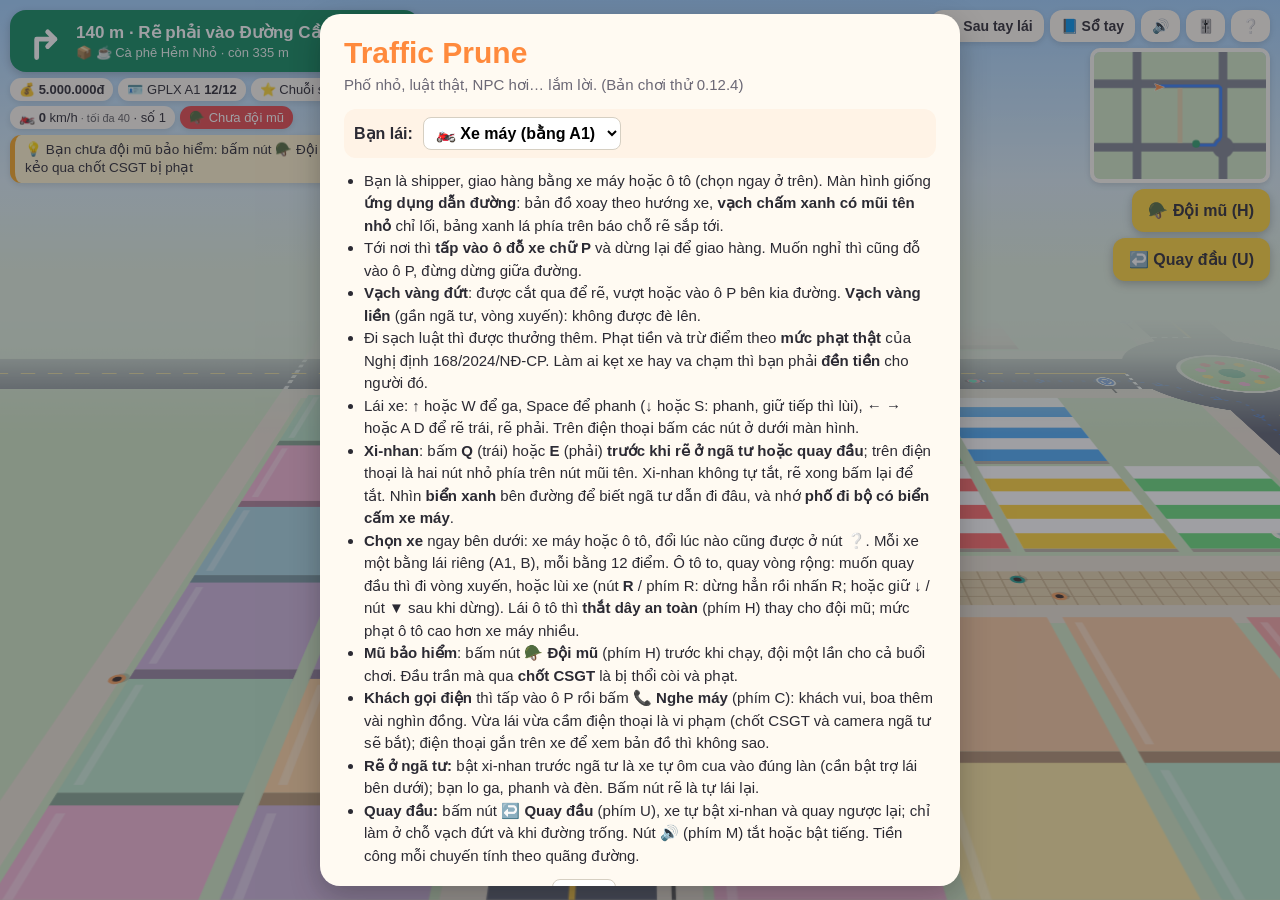
==== commit 623a3c29: "Bản 0.12.4: thu gọn vô lăng và đồng hồ ô tô trên điện thoại Co-Authored-By: Claude Sonnet 5.5 <norep" ====
--- a/index.html
+++ b/index.html
@@ -3,7 +3,7 @@
 <head>
 <meta charset="utf-8">
 <meta name="viewport" content="width=device-width,initial-scale=1,maximum-scale=1,user-scalable=no">
-<title>Traffic Prune · bản chơi thử 0.12.3</title>
+<title>Traffic Prune · bản chơi thử 0.12.4</title>
 <link rel="icon" href="data:image/svg+xml,%3Csvg xmlns=%22http://www.w3.org/2000/svg%22 viewBox=%220 0 100 100%22%3E%3Ctext y=%22.9em%22 font-size=%2290%22%3E%F0%9F%9B%B5%3C/text%3E%3C/svg%3E">
 <link rel="stylesheet" href="css/style.css">
 </head>
@@ -74,7 +74,7 @@
 <!-- Góc nhìn "sau vô lăng" của ô tô (bản 0.12.3): bảng đồng hồ, vô lăng xoay theo hướng lái, đèn xi-nhan, chữ số D/R/P -->
 <div id="cockpitCar" aria-hidden="true">
   <svg viewBox="0 0 400 215" preserveAspectRatio="xMidYMax meet">
-    <path d="M0 215 L0 154 C80 142 140 139 200 139 C260 139 320 142 400 154 L400 215 Z" fill="#26252d"/>
+    <path id="dashCar" d="M0 215 L0 154 C80 142 140 139 200 139 C260 139 320 142 400 154 L400 215 Z" fill="#26252d"/>
     <circle cx="200" cy="112" r="36" fill="#1b1a21" stroke="#fffaf2" stroke-width="3.5"/>
     <path d="M176.4 130.5 A30 30 0 1 1 223.6 130.5" fill="none" stroke="#6b6875" stroke-width="3" stroke-linecap="round"/>
     <path d="M227 98.9 A30 30 0 0 1 223.6 130.5" fill="none" stroke="#e5484d" stroke-width="3" stroke-linecap="round"/>
@@ -118,7 +118,7 @@
 <div class="overlay" id="start">
   <div class="card">
     <h1>Traffic Prune</h1>
-    <p class="tag">Phố nhỏ, luật thật, NPC hơi… lắm lời. (Bản chơi thử 0.12.3)</p>
+    <p class="tag">Phố nhỏ, luật thật, NPC hơi… lắm lời. (Bản chơi thử 0.12.4)</p>
     <div class="row" id="vehRow">
       <label for="veh">Bạn lái:</label>
       <select id="veh">
--- a/css/style.css
+++ b/css/style.css
@@ -51,8 +51,10 @@
   #cockpitCar svg{display:block;width:100%;height:auto}
   body.bike.car #cockpitCar{display:block}
   /* trên điện thoại bảng đồng hồ nằm phía trên hàng nút, phía dưới là nền tối cho dễ nhìn nút */
-  body.bike.car.touch #cockpitCar{bottom:0}
-  body.bike.car.touch #cockpitCar::after{content:'';display:block;height:92px;background:#26252d}
+  /* bản 0.12.4: trên điện thoại chỉ giữ ô đồng hồ nhỏ và nửa vành vô lăng mờ, đặt phía trên hàng nút, không còn nền tối che đường */
+  body.bike.car.touch #cockpitCar{bottom:200px;width:190px}
+  body.bike.car.touch #dashCar{display:none}
+  body.bike.car.touch #wheelCar{opacity:.55}
   #vehRow{background:#fff3e6;border-radius:12px;padding:8px 10px;font-weight:600}
   #vehRow select{font-size:16px;font-weight:600}   /* ô tô: bản 0.12.1 mới có vô lăng */
   /* trên điện thoại ghi đông nằm phía trên hàng nút; thân xe kéo dài xuống mép dưới màn hình */
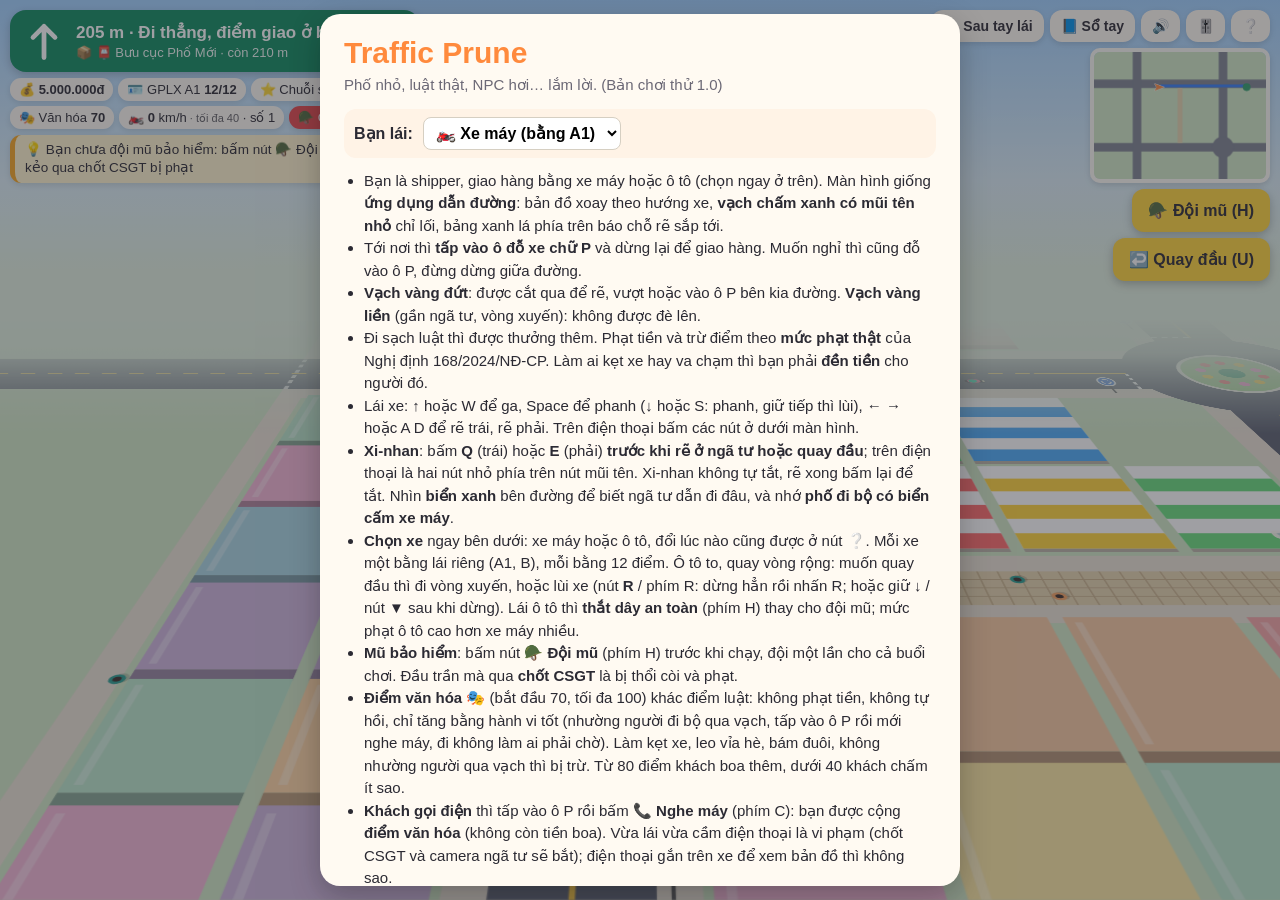
==== commit 618ba5d5: "Bản 1.0: điểm văn hóa, người đi bộ qua vạch, bám đuôi, khách chấm sao theo văn hóa Co-Authored-By: C" ====
--- a/index.html
+++ b/index.html
@@ -3,7 +3,7 @@
 <head>
 <meta charset="utf-8">
 <meta name="viewport" content="width=device-width,initial-scale=1,maximum-scale=1,user-scalable=no">
-<title>Traffic Prune · bản chơi thử 0.12.4</title>
+<title>Traffic Prune · bản chơi thử 1.0</title>
 <link rel="icon" href="data:image/svg+xml,%3Csvg xmlns=%22http://www.w3.org/2000/svg%22 viewBox=%220 0 100 100%22%3E%3Ctext y=%22.9em%22 font-size=%2290%22%3E%F0%9F%9B%B5%3C/text%3E%3C/svg%3E">
 <link rel="stylesheet" href="css/style.css">
 </head>
@@ -17,6 +17,7 @@
     <div class="chip" id="money"></div>
     <div class="chip" id="pts"></div>
     <div class="chip" id="streak"></div>
+    <div class="chip" id="cult"></div>
     <div class="chip" id="speed"></div>
     <div class="chip over" id="helmchip" style="display:none"></div>
     <div class="chip" id="callchip" style="display:none"></div>
@@ -118,7 +119,7 @@
 <div class="overlay" id="start">
   <div class="card">
     <h1>Traffic Prune</h1>
-    <p class="tag">Phố nhỏ, luật thật, NPC hơi… lắm lời. (Bản chơi thử 0.12.4)</p>
+    <p class="tag">Phố nhỏ, luật thật, NPC hơi… lắm lời. (Bản chơi thử 1.0)</p>
     <div class="row" id="vehRow">
       <label for="veh">Bạn lái:</label>
       <select id="veh">
@@ -135,7 +136,8 @@
       <li><b>Xi-nhan</b>: bấm <b>Q</b> (trái) hoặc <b>E</b> (phải) <b>trước khi rẽ ở ngã tư hoặc quay đầu</b>; trên điện thoại là hai nút nhỏ phía trên nút mũi tên. Xi-nhan không tự tắt, rẽ xong bấm lại để tắt. Nhìn <b>biển xanh</b> bên đường để biết ngã tư dẫn đi đâu, và nhớ <b>phố đi bộ có biển cấm xe máy</b>.</li>
       <li><b>Chọn xe</b> ngay bên dưới: xe máy hoặc ô tô, đổi lúc nào cũng được ở nút ❔. Mỗi xe một bằng lái riêng (A1, B), mỗi bằng 12 điểm. Ô tô to, quay vòng rộng: muốn quay đầu thì đi vòng xuyến, hoặc lùi xe (nút <b>R</b> / phím R: dừng hẳn rồi nhấn R; hoặc giữ ↓ / nút ▼ sau khi dừng). Lái ô tô thì <b>thắt dây an toàn</b> (phím H) thay cho đội mũ; mức phạt ô tô cao hơn xe máy nhiều.</li>
       <li><b>Mũ bảo hiểm</b>: bấm nút <b>🪖 Đội mũ</b> (phím H) trước khi chạy, đội một lần cho cả buổi chơi. Đầu trần mà qua <b>chốt CSGT</b> là bị thổi còi và phạt.</li>
-      <li><b>Khách gọi điện</b> thì tấp vào ô P rồi bấm <b>📞 Nghe máy</b> (phím C): khách vui, boa thêm vài nghìn đồng. Vừa lái vừa cầm điện thoại là vi phạm (chốt CSGT và camera ngã tư sẽ bắt); điện thoại gắn trên xe để xem bản đồ thì không sao.</li>
+      <li><b>Điểm văn hóa 🎭</b> (bắt đầu 70, tối đa 100) khác điểm luật: không phạt tiền, không tự hồi, chỉ tăng bằng hành vi tốt (nhường người đi bộ qua vạch, tấp vào ô P rồi mới nghe máy, đi không làm ai phải chờ). Làm kẹt xe, leo vỉa hè, bám đuôi, không nhường người qua vạch thì bị trừ. Từ 80 điểm khách boa thêm, dưới 40 khách chấm ít sao.</li>
+      <li><b>Khách gọi điện</b> thì tấp vào ô P rồi bấm <b>📞 Nghe máy</b> (phím C): bạn được cộng <b>điểm văn hóa</b> (không còn tiền boa). Vừa lái vừa cầm điện thoại là vi phạm (chốt CSGT và camera ngã tư sẽ bắt); điện thoại gắn trên xe để xem bản đồ thì không sao.</li>
       <li><b>Rẽ ở ngã tư:</b> bật xi-nhan trước ngã tư là xe tự ôm cua vào đúng làn (cần bật trợ lái bên dưới); bạn lo ga, phanh và đèn. Bấm nút rẽ là tự lái lại.</li>
       <li><b>Quay đầu:</b> bấm nút <b>↩️ Quay đầu</b> (phím U), xe tự bật xi-nhan và quay ngược lại; chỉ làm ở chỗ vạch đứt và khi đường trống. Nút <b>🔊</b> (phím M) tắt hoặc bật tiếng. Tiền công mỗi chuyến tính theo quãng đường.</li>
     </ul>
--- a/css/style.css
+++ b/css/style.css
@@ -19,6 +19,7 @@
   .chip b{font-weight:700}
   .chip .lim{font-size:11px;opacity:.75}
   .chip.near{background:#ffd666}
+  .chip.good{background:#c9f0d6}
   .chip.over{background:#e5484d;color:#fff}
   #money.neg{color:var(--bad)}
   #warn{display:none;background:#fff3cd;border-left:5px solid #f5a623;border-radius:11px;padding:6px 10px;font-size:13.5px;line-height:1.35;box-shadow:0 2px 6px rgba(0,0,0,.12)}
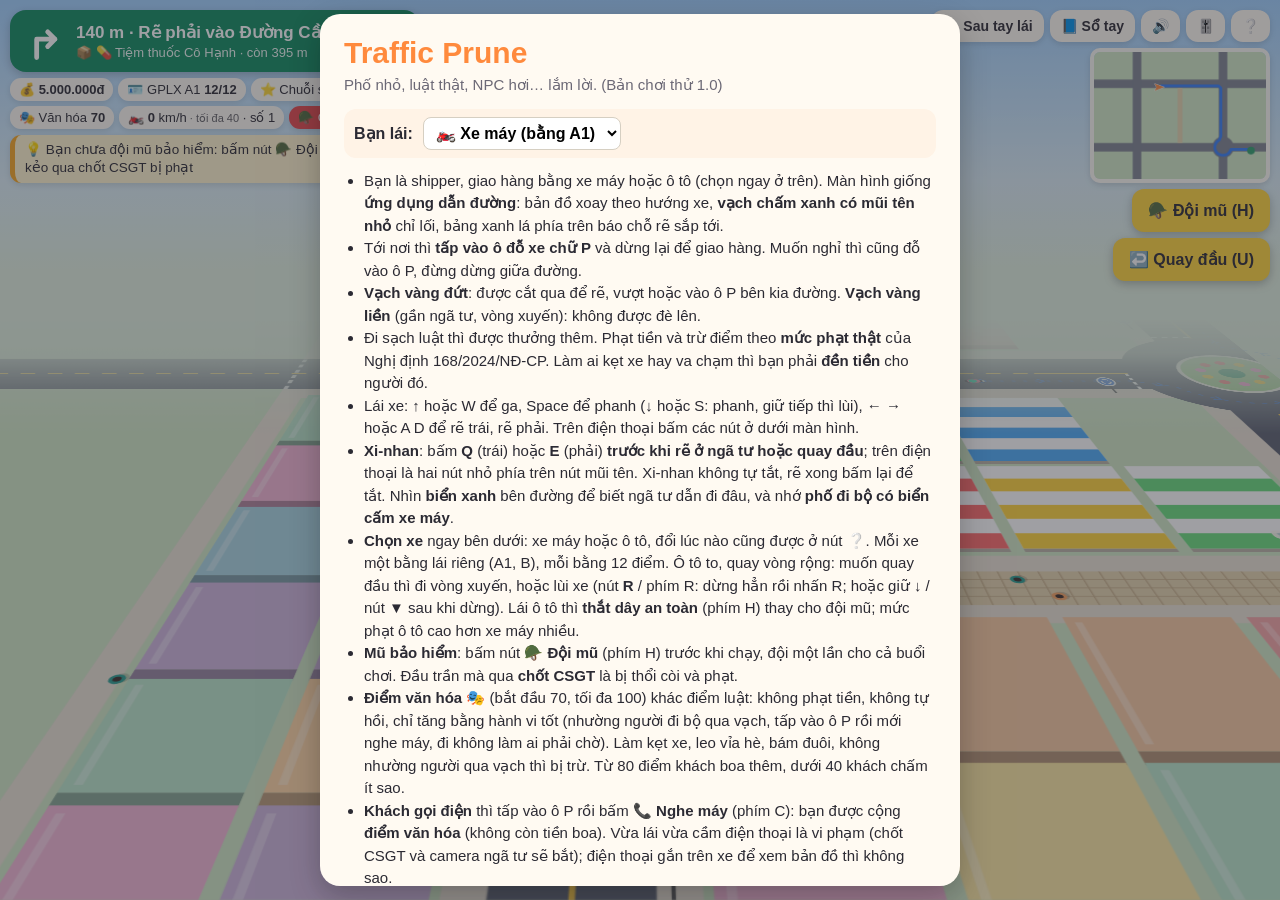
==== commit 7f58bd9d: "Bản 1.1 bước 2: vẽ nền tĩnh từ MAP theo mảnh 512x512 (js/ve-nen.js), test mục 22 Co-Authored-By: Cla" ====
--- a/index.html
+++ b/index.html
@@ -180,6 +180,7 @@
 <script src="js/luat.js"></script>
 <script src="js/cau-thoai.js"></script>
 <script src="js/ban-do.js"></script>
+<script src="js/ve-nen.js"></script>
 <script src="js/am-thanh.js"></script>
 <script src="js/game.js"></script>
 </body>
